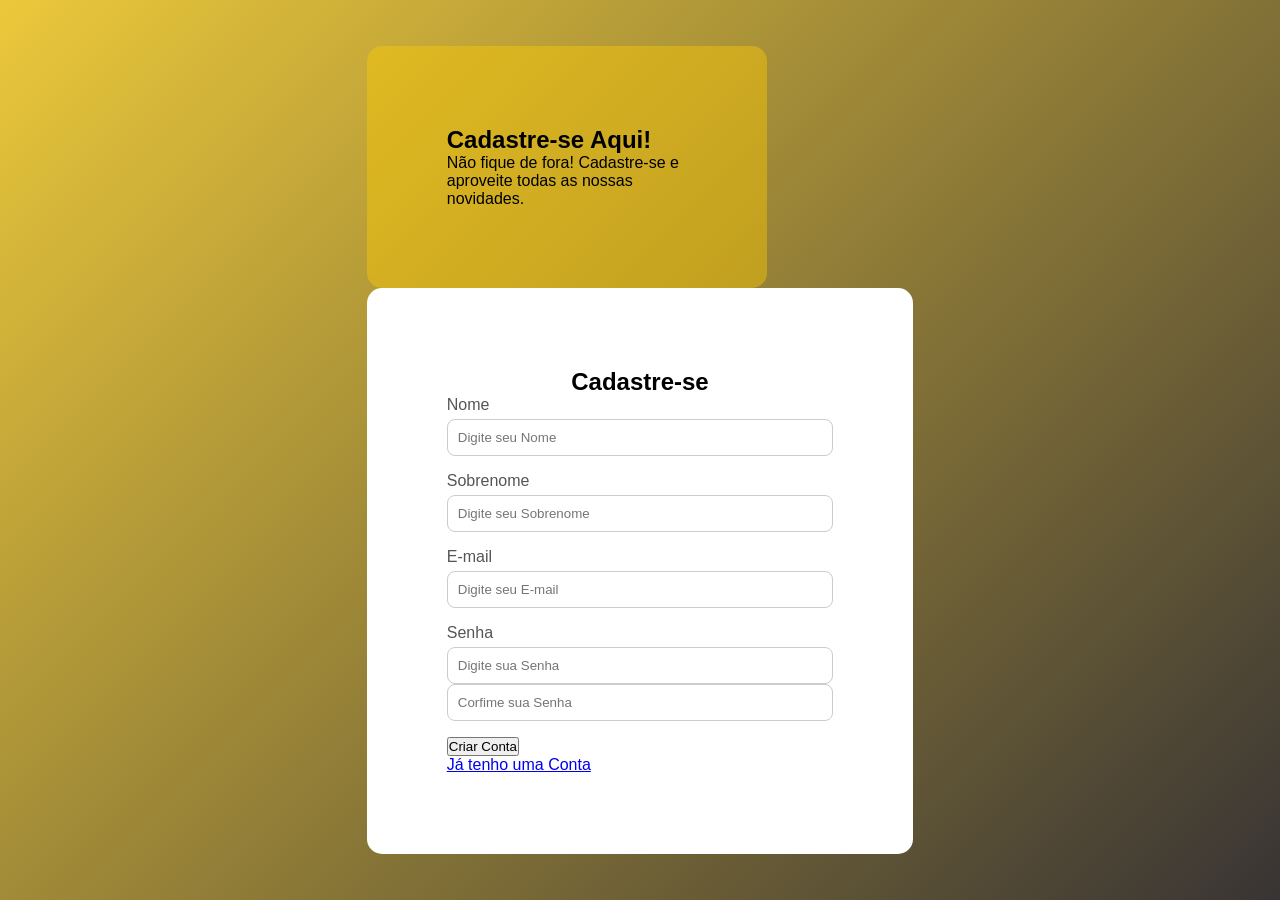
==== cadastro.html @ 74f522c1 "Dom-Fit 00" ====
<!DOCTYPE html>
<html lang="pt-br">

<head>
    <meta charset="UTF-8">
    <meta name="viewport" content="width=device-width, initial-scale=1.0">
    <title>Cadastre-se Aqui!</title>
    <link rel="stylesheet" href="cadastro.css">
    <link rel="shortcut icon" href="imagem/logo.png" type="image/x-icon">
</head>

<body>
    <main>
        <div class="div-cadastro">
            <h2>Cadastre-se Aqui!</h2>
            <p>Não fique de fora! Cadastre-se e aproveite todas as nossas novidades.</p>
        </div>

        <div class="cadastro-form">
            <h2>Cadastre-se</h2>
            <form action="">
                <div class="input-group">
                    <label for="Nome">Nome</label>
                    <input type="text" placeholder="Digite seu Nome" required>
                </div>

                <div class="input-group">
                    <label for="Sobrenome">Sobrenome</label>
                    <input type="text" placeholder="Digite seu Sobrenome" required>
                </div>

                <div class="input-group">
                    <label for="E-mail">E-mail</label>
                    <input type="email" placeholder="Digite seu E-mail">
                </div>

                <div class="input-group">
                    <label for="Senha">Senha</label>
                    <input type="password" placeholder="Digite sua Senha">
                    <input type="password" placeholder="Corfime sua Senha">
                </div>

                <input type="submit" class="bnt" value="Criar Conta">
                <div class="cadastro-link">
                    <a href="form.html">Já tenho uma Conta</a>
                </div>
            
            </form>
        </div>
    </main>
</body>

</html>
---- cadastro.css ----
* {
    margin: 0;
    padding: 0;
    box-sizing: border-box;
    font-family: Arial, Helvetica, sans-serif;
}

body {
    height: 100vh;
    display: flex;
    align-items: center;
    justify-content: center;
    background: linear-gradient(135deg,  #e6b800c5, rgb(56, 52, 52));
}

.div-cadastro {
    background-color: #ffcc0169;
    padding: 5rem;
    border-radius: 15px;
    width: 100%;
    max-width: 400px;
    box-sizing: 0 10px 25px black;
}

.cadastro-form {
    background-color: white;
    border-radius: 15px;
    padding: 5rem;
}

.cadastro-form h2 {
    text-align: center;
}

.input-group {
    margin-bottom: 1rem;
}

.input-group label {
    display: block;
    margin-bottom: 5px;
    color: #555;
}

.input-group input {
    width: 100%;
    padding: 10px;
    border-radius: 8px;
    border: 1px solid #ccc;
    outline: none;
    transition: 0.3s;
}

.input-group input:focus {
    border-color: #171430;
    box-shadow: 0 0 5px #555;
}
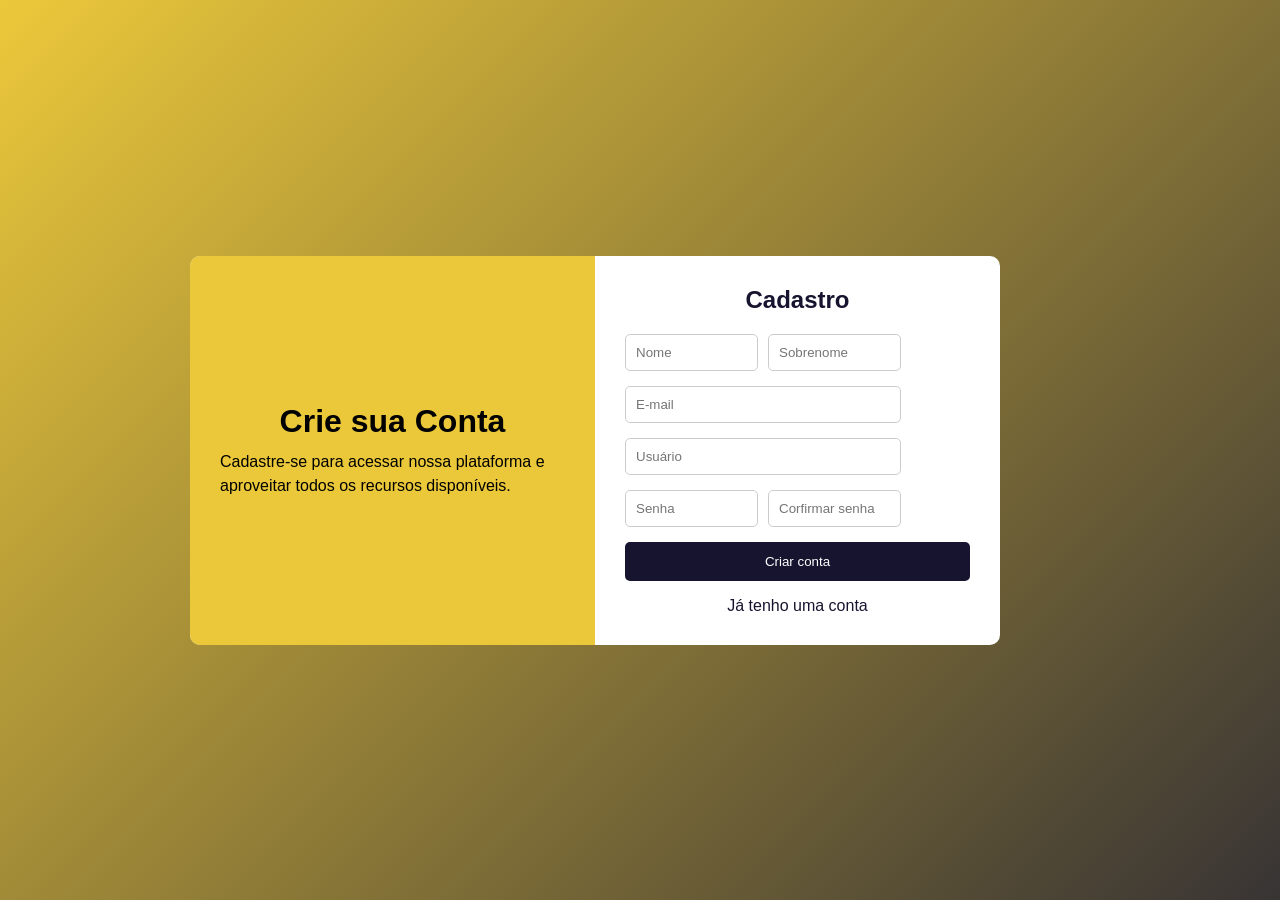
==== commit c24f77a5: "Dom-Fit 00" ====
--- a/cadastro.html
+++ b/cadastro.html
@@ -11,41 +11,51 @@
 
 <body>
     <main>
-        <div class="div-cadastro">
-            <h2>Cadastre-se Aqui!</h2>
-            <p>Não fique de fora! Cadastre-se e aproveite todas as nossas novidades.</p>
-        </div>
+        <div class="container">
+            <div class="div-esquerda">
+                <h1>Crie sua Conta</h1>
+                <p>Cadastre-se para acessar nossa plataforma e aproveitar todos os recursos disponíveis.</p>
+            </div>
 
-        <div class="cadastro-form">
-            <h2>Cadastre-se</h2>
-            <form action="">
-                <div class="input-group">
-                    <label for="Nome">Nome</label>
-                    <input type="text" placeholder="Digite seu Nome" required>
+            <div class="div-direita">
+                <h2>Cadastro</h2>
+
+                <form action="">
+                    <div class="dados">
+                       <div class="form-group">
+                        <input type="text" placeholder="Nome" required>
+                       </div>
+
+                       <div class="form-group">
+                           <input type="text" placeholder="Sobrenome" required>
+                       </div>
+                    </div>
+
+                    <div class="form-group">
+                        <input type="email" placeholder="E-mail" required>
+                    </div>
+
+                    <div class="form-group">
+                        <input type="text" placeholder="Usuário" required>
+                    </div>
+
+                    <div class="dados">
+                        <div class="form-group">
+                            <input type="password" placeholder="Senha" required>
+                        </div>
+
+                        <div class="form-group">
+                            <input type="password" placeholder="Corfirmar senha" required>
+                        </div>
+                    </div>
+
+                    <button class="btn">Criar conta</button>
+                </form>
+
+                <div class="links">
+                    <a href="form.html">Já tenho uma conta</a>
                 </div>
-
-                <div class="input-group">
-                    <label for="Sobrenome">Sobrenome</label>
-                    <input type="text" placeholder="Digite seu Sobrenome" required>
-                </div>
-
-                <div class="input-group">
-                    <label for="E-mail">E-mail</label>
-                    <input type="email" placeholder="Digite seu E-mail">
-                </div>
-
-                <div class="input-group">
-                    <label for="Senha">Senha</label>
-                    <input type="password" placeholder="Digite sua Senha">
-                    <input type="password" placeholder="Corfime sua Senha">
-                </div>
-
-                <input type="submit" class="bnt" value="Criar Conta">
-                <div class="cadastro-link">
-                    <a href="form.html">Já tenho uma Conta</a>
-                </div>
-            
-            </form>
+            </div>
         </div>
     </main>
 </body>
--- a/cadastro.css
+++ b/cadastro.css
@@ -6,52 +6,121 @@
 }
 
 body {
-    height: 100vh;
+    min-height: 100vh;
     display: flex;
     align-items: center;
     justify-content: center;
-    background: linear-gradient(135deg,  #e6b800c5, rgb(56, 52, 52));
+    background: linear-gradient(135deg, #e6b800c5, rgb(56, 52, 52));
 }
 
-.div-cadastro {
-    background-color: #ffcc0169;
-    padding: 5rem;
-    border-radius: 15px;
-    width: 100%;
-    max-width: 400px;
-    box-sizing: 0 10px 25px black;
+.container {
+    display: flex;
+    width: 90%;
+    max-width: 900px;
+    background-color: white;
+    border-radius: 10px;
+    overflow: hidden;
 }
 
-.cadastro-form {
-    background-color: white;
-    border-radius: 15px;
-    padding: 5rem;
+.div-esquerda {
+    width: 50%;
+    background-color: #e6b800c5;
+    color: black;
+    padding: 30px;
+    display: flex;
+    flex-direction: column;
+    justify-content: center;
 }
 
-.cadastro-form h2 {
+.div-esquerda h1 {
+    margin-bottom: 10px;
     text-align: center;
 }
 
-.input-group {
+.div-esquerda p {
+    line-height: 1.5;
+}
+
+.div-direita {
+    width: 50%;
+    padding: 30px;
+}
+
+.div-direita h2 {
+    text-align: center;
+    margin-bottom: 20px;
+    color: #171430;
+}
+
+.form-group {
+    margin-bottom: 15px;
+}
+
+.form-group input {
+    width: 100%;
+    padding: 10px;
+    border: 1px solid #ccc;
+    border-radius: 5px;
+}
+
+.dados {
+    display: flex;
+    gap: 10px;
+}
+
+.dados,
+.form-group {
+    width: 80%;
+}
+
+.btn {
+    width: 100%;
+    padding: 12px;
+    border: none;
+    background: #171430;
+    color: white;
+    border-radius: 5px;
+    cursor: pointer;
+    transition: 0.7s;
     margin-bottom: 1rem;
 }
 
-.input-group label {
-    display: block;
-    margin-bottom: 5px;
-    color: #555;
+.btn:hover {
+    background-color: #cacacd;
+    color: #171430;
 }
 
-.input-group input {
-    width: 100%;
-    padding: 10px;
-    border-radius: 8px;
-    border: 1px solid #ccc;
-    outline: none;
-    transition: 0.3s;
+.links {
+    text-align: center;
+    text-decoration: none;
 }
 
-.input-group input:focus {
-    border-color: #171430;
-    box-shadow: 0 0 5px #555;
+.links a {
+    color: #171430;
+    text-decoration: none;
+}
+
+.links a:hover {
+    text-decoration: underline;
+}
+
+@media (max-width: 768px) {
+    .container {
+        flex-direction: column;
+    }
+
+
+    .div-esquerda,
+    .div-direita {
+        width: 100%;
+    }
+
+    .dados {
+        flex-direction: column;
+    }
+
+    .dados,
+    .form-group {
+        width: 100%;
+    }
 }
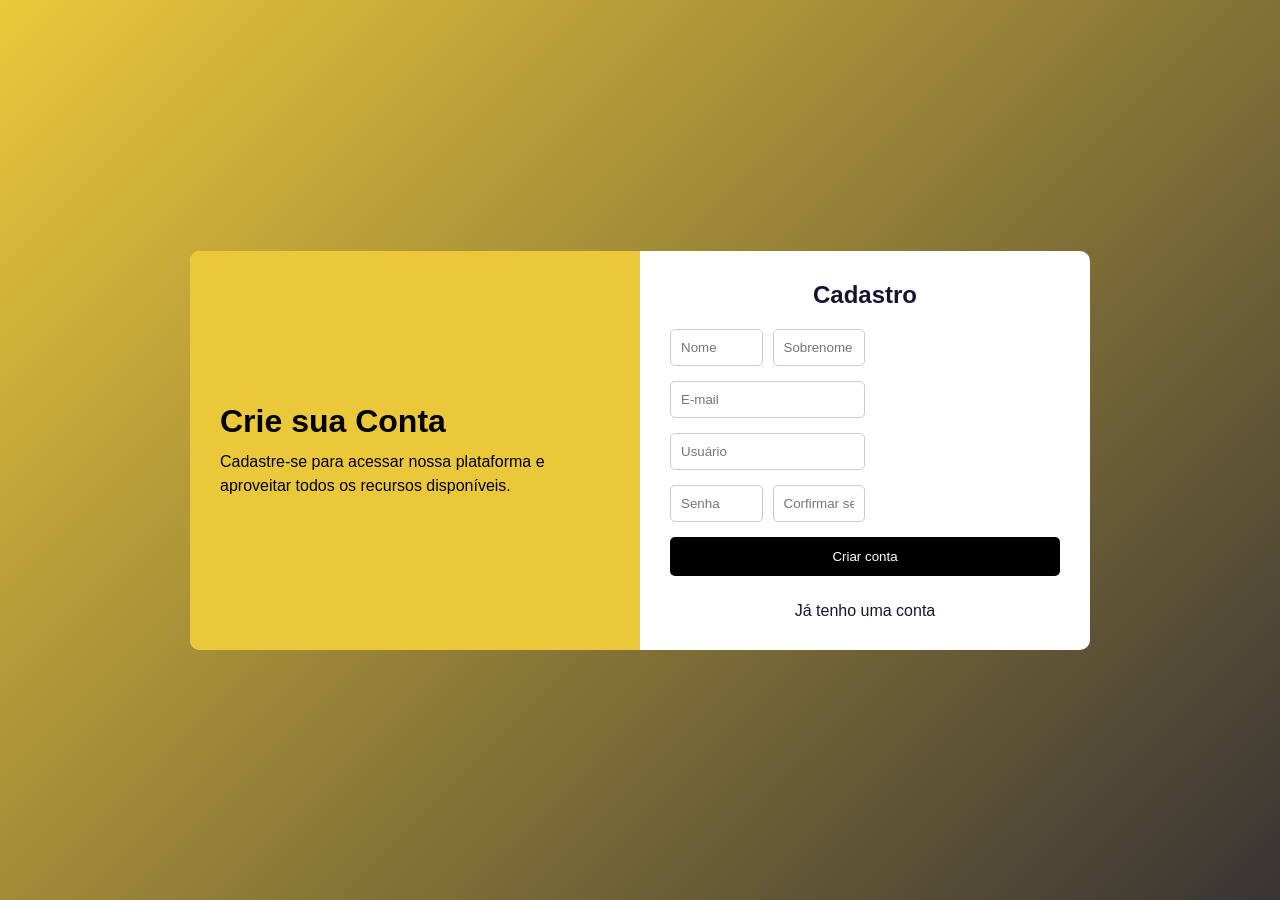
==== commit aa98e8ff: "Dom-Fit 00" ====
--- a/cadastro.html
+++ b/cadastro.html
@@ -10,54 +10,53 @@
 </head>
 
 <body>
-    <main>
-        <div class="container">
-            <div class="div-esquerda">
-                <h1>Crie sua Conta</h1>
-                <p>Cadastre-se para acessar nossa plataforma e aproveitar todos os recursos disponíveis.</p>
-            </div>
 
-            <div class="div-direita">
-                <h2>Cadastro</h2>
+    <div class="container">
+        <div class="div-esquerda">
+            <h1>Crie sua Conta</h1>
+            <p>Cadastre-se para acessar nossa plataforma e aproveitar todos os recursos disponíveis.</p>
+        </div>
 
-                <form action="">
-                    <div class="dados">
-                       <div class="form-group">
+        <div class="div-direita">
+            <h2>Cadastro</h2>
+
+            <form action="">
+                <div class="dados">
+                    <div class="form-group">
                         <input type="text" placeholder="Nome" required>
-                       </div>
-
-                       <div class="form-group">
-                           <input type="text" placeholder="Sobrenome" required>
-                       </div>
                     </div>
 
                     <div class="form-group">
-                        <input type="email" placeholder="E-mail" required>
+                        <input type="text" placeholder="Sobrenome" required>
+                    </div>
+                </div>
+
+                <div class="form-group">
+                    <input type="email" placeholder="E-mail" required>
+                </div>
+
+                <div class="form-group">
+                    <input type="text" placeholder="Usuário" required>
+                </div>
+
+                <div class="dados">
+                    <div class="form-group">
+                        <input type="password" placeholder="Senha" required>
                     </div>
 
                     <div class="form-group">
-                        <input type="text" placeholder="Usuário" required>
+                        <input type="password" placeholder="Corfirmar senha" required>
                     </div>
+                </div>
 
-                    <div class="dados">
-                        <div class="form-group">
-                            <input type="password" placeholder="Senha" required>
-                        </div>
+                <button class="btn">Criar conta</button>
+            </form>
 
-                        <div class="form-group">
-                            <input type="password" placeholder="Corfirmar senha" required>
-                        </div>
-                    </div>
-
-                    <button class="btn">Criar conta</button>
-                </form>
-
-                <div class="links">
-                    <a href="form.html">Já tenho uma conta</a>
-                </div>
+            <div class="links">
+                <a href="form.html">Já tenho uma conta</a>
             </div>
         </div>
-    </main>
+    </div>
 </body>
 
 </html>
--- a/cadastro.css
+++ b/cadastro.css
@@ -34,7 +34,6 @@
 
 .div-esquerda h1 {
     margin-bottom: 10px;
-    text-align: center;
 }
 
 .div-esquerda p {
@@ -70,14 +69,14 @@
 
 .dados,
 .form-group {
-    width: 80%;
+    width: 50%;
 }
 
 .btn {
     width: 100%;
     padding: 12px;
     border: none;
-    background: #171430;
+    background: black;
     color: white;
     border-radius: 5px;
     cursor: pointer;
@@ -86,13 +85,15 @@
 }
 
 .btn:hover {
-    background-color: #cacacd;
-    color: #171430;
+    background-color: white;
+    color: black;
+    transition: 0.8s;
 }
 
 .links {
     text-align: center;
     text-decoration: none;
+    margin-top: 10px;
 }
 
 .links a {
